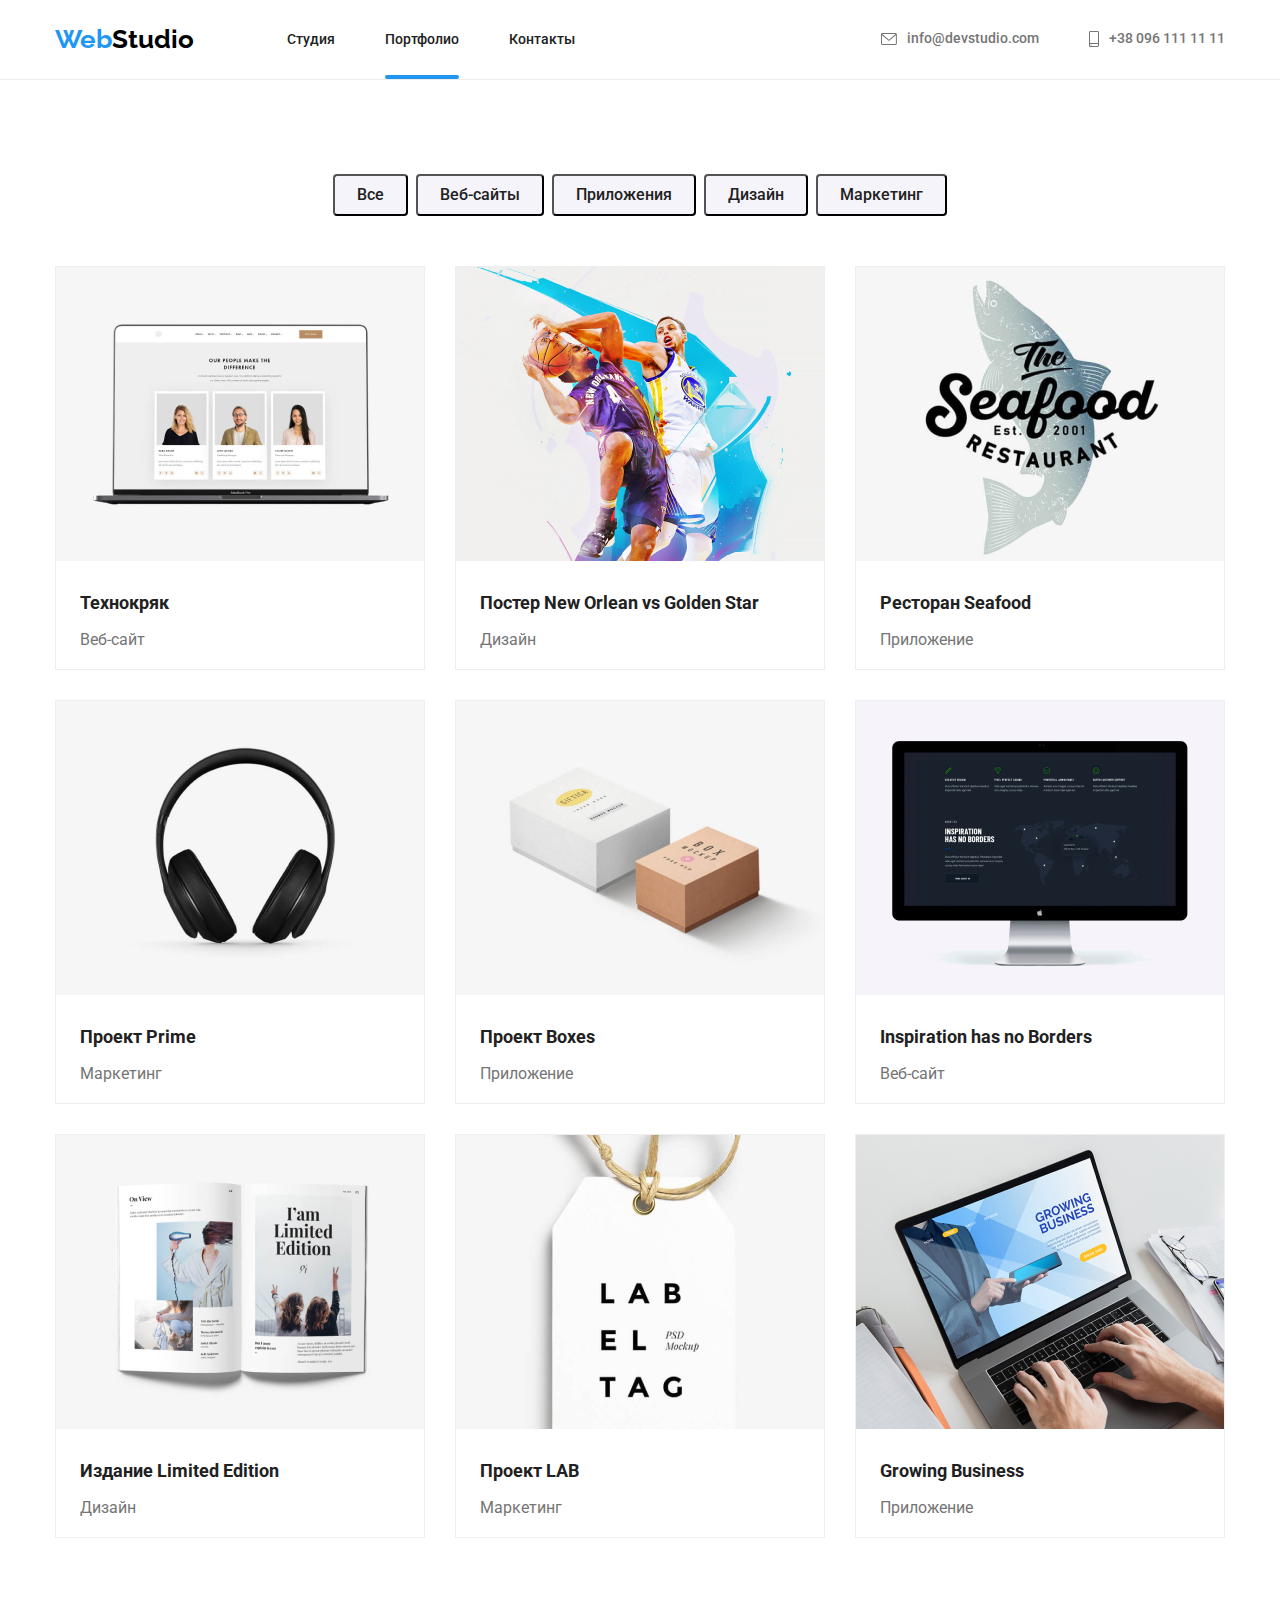
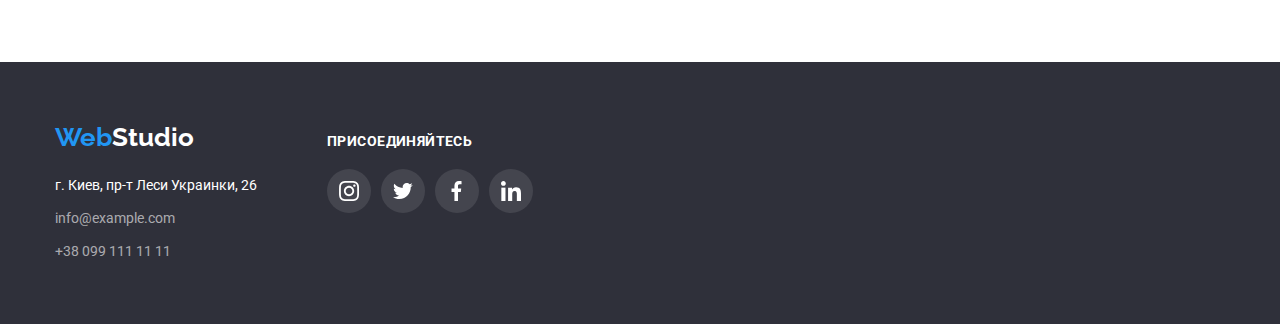
==== portfolio.html @ a70786e5 "копия 5 ДЗ" ====
<!DOCTYPE html>
<html lang="en">
<head>
<meta charset="UTF-8">
<meta http-equiv="X-UA-Compatible" content="IE=edge">
<meta name="viewport" content="width=device-width, initial-scale=1.0">
<title>Document</title>
<link rel="preconnect" href="https://fonts.googleapis.com">
<link rel="preconnect" href="https://fonts.gstatic.com" crossorigin>
<link href="https://fonts.googleapis.com/css2?family=Raleway:wght@700&family=Roboto:wght@400;500;700;900&display=swap"
    rel="stylesheet">
<link rel="stylesheet" href="./css/modern-normalize.css">
<link rel="stylesheet" href="css/styles.css">
</head>
<body>
    <header class="header">
        <div class="container">
            <nav class="header-nav">
                <a href="./index.html" class="logo">Web<span class="black">Studio</span></a>
                <ul class="site-nav">
                    <li class="items"><a href="./index.html" class="link">Студия</a></li>
                    <li class="items"><a href="./portfolio.html" class="link current">Портфолио</a></li>
                    <li class="items"><a href="" class="link">Контакты</a></li>
                </ul>
                <ul class="site-contacts">
                    <li class="items">
                        <a href="mailto:info@devstudio.com" class="site-contacts-link">
                            <svg class="header-icons" width="16px" height="12px">
                                <use href="images/icons.svg#icon-envelope"></use>
                            </svg>
                            info@devstudio.com</a>
                    </li>
                    <li class="items">
                        <a href="tel:+380961111111" class="site-contacts-link"">
                    <svg class=" header-icons" width="10px" height="16px">
                            <use href="images/icons.svg#icon-smartphone"></use>
                            </svg>
                            +38 096 111 11 11
                        </a>
                    </li>
                </ul>
        </div>
    </header>
    <main>
    <section class="section-portfolio"> 
        <div class="container">   
        <h1 class="dell">Портфолио</h1>
        <ul class="buttons-line">
            <li class="list"><button type="button" class="buttons">Все</button></li>
            <li class="list"><button type="button" class="buttons">Веб-сайты</button></li>
            <li class="list"><button type="button" class="buttons">Приложения</button></li>
            <li class="list"><button type="button" class="buttons">Дизайн</button></li>
            <li class="list"><button type="button" class="buttons">Маркетинг</button></li>
        </ul>
        <ul class="content-line">
            <li class="list">
                <div class="images-text-wrap"><img src="images/tehnokryak.jpg" alt="ноутбук-с-портфолио" width="370">
                    <p class="images-text">Технокряк это современная площадка распространения коронавируса. Компании используют эту платформу для цифрового
                    шпионажа и атак на защищённые сервера конкурентов.
                </p>
                </div>
                <div class="portfolio-list">
                    <h3>Технокряк</h3>
                <p>Веб-сайт</p>
                </div>
            </li>
            <li class="list">
                <div class="images-text-wrap"> 
                <img src="images/poster.jpg" alt="баскетболисты" width="370">
                <p class="images-text">Технокряк это современная площадка распространения коронавируса. Компании используют эту платформу для цифрового
                шпионажа и атак на защищённые сервера конкурентов.
                </p>
                </div>
                <div class="portfolio-list">
                <h3>Постер New Orlean vs Golden Star</h3>
                <p>Дизайн</p>
                </div>
            </li>
            <li class="list">
                <div class="images-text-wrap">
                <img src="images/seafood.jpg" alt="название-ресторана" width="370">
                <p class="images-text">Технокряк это современная площадка распространения коронавируса. Компании используют эту платформу для цифрового
                шпионажа и атак на защищённые сервера конкурентов.
                </p>
                </div>
                <div class="portfolio-list">
                <h3>Ресторан Seafood</h3>
                <p>Приложение</p>
                </div>
            </li>
            <li class="list">
                    <div class="images-text-wrap">
                <img src="images/prime.jpg" alt="наушники" width="370">
                <p class="images-text">Технокряк это современная площадка распространения коронавируса. Компании используют эту платформу для цифрового
                шпионажа и атак на защищённые сервера конкурентов.
                </p>
                </div>
                <div class="portfolio-list">
                <h3>Проект Prime</h3>
                <p>Маркетинг</p>
                </div>
            </li>
            <li class="list">
                <div class="images-text-wrap">
                <img src="images/boxes.jpg" alt="коробки" width="370">
                <p class="images-text">Технокряк это современная площадка распространения коронавируса. Компании используют эту платформу для цифрового
                шпионажа и атак на защищённые сервера конкурентов.
                </p>
                </div>
                <div class="portfolio-list">
                <h3>Проект Boxes</h3>
                <p>Приложение</p>
                </div>
            </li>
            <li class="list">
                <div class="images-text-wrap">  
                <img src="images/inspirations.jpg" alt="аймак" width="370" height="294">
                <p class="images-text">Технокряк это современная площадка распространения коронавируса. Компании используют эту платформу для цифрового
                шпионажа и атак на защищённые сервера конкурентов.
                </p>
                </div>
                <div class="portfolio-list">
                <h3>Inspiration has no Borders</h3>
                <p>Веб-сайт</p>
                </div>
            </li>
            <li class="list">
                <div class="images-text-wrap">
                 <img src="images/limitededition.jpg" alt="книга" width="370">
                 <p class="images-text">Технокряк это современная площадка распространения коронавируса. Компании используют эту платформу для цифрового
                шпионажа и атак на защищённые сервера конкурентов.
                </p>
                </div>
                <div class="portfolio-list">
                <h3>Издание Limited Edition</h3>
                <p>Дизайн</p>
                </div>
            </li>
            <li class="list">
                <div class="images-text-wrap">
                <img src="images/lab.jpg" alt="бирка" width="370">
                <p class="images-text">Технокряк это современная площадка распространения коронавируса. Компании используют эту платформу для цифрового
                шпионажа и атак на защищённые сервера конкурентов.
                </p>
                </div>
                <div class="portfolio-list">
                <h3>Проект LAB</h3>
                <p>Маркетинг</p>
                </div>
            </li>
            <li class="list">
                <div class="images-text-wrap">
                <img src="images/growingbusines.jpg" alt="приложение-для-бизнеса" width="370">
                <p class="images-text">Технокряк это современная площадка распространения коронавируса. Компании используют эту платформу для цифрового
                шпионажа и атак на защищённые сервера конкурентов.
                </p>
            </div>
                   <div class="portfolio-list">
                <h3>Growing Business</h3>
                <p>Приложение</p>
                </div>
               
            </li>
        </ul>
        </div>
    </section>
    </main>
    <footer class="footer-section">
        <div class="container">
            <ul class="footer-nav">
                <li>
                    <a href="./index.html" class="logo">Web<span class="white">Studio</span></a>
                    <p>г. Киев, пр-т Леси Украинки, 26</p>
                    <ul>
                        <li class="link"><a href="mailto:info@example.com" class="collor">info@example.com</a></li>
                        <li class="link"><a href="tel:+380991111111" class="collor">+38 099 111 11 11</a></li>
                    </ul>
                </li>
                <li class="conecting-list">
                    <h3>ПРИСОЕДИНЯЙТЕСЬ</h3>
                    <ul class="footer-logo-list">
                        <li class="footer-logo-item">
                            <a href="" class="footer-logo-link">
                                <svg class="footer-logo-icon" width="20px" height="20px">
                                    <use href="images/icons.svg#icon-instagram"></use>
                                </svg>
                            </a>
                        </li>
                        <li class="footer-logo-item">
                            <a href="" class="footer-logo-link">
                                <svg class="footer-logo-icon" width="20px" height="20px">
                                    <use href="images/icons.svg#icon-twitter"></use>
                                </svg>
                            </a>
                        </li>
                        <li class="footer-logo-item">
                            <a href="" class="footer-logo-link">
                                <svg class="footer-logo-icon" width="20px" height="20px">
                                    <use href="images/icons.svg#icon-facebook"></use>
                                </svg>
                            </a>
                        </li>
                        <li class="footer-logo-item">
                            <a href="" class="footer-logo-link">
                                <svg class="footer-logo-icon" width="20px" height="20px">
                                    <use href="images/icons.svg#icon-linkedin"></use>
                                </svg>
                            </a>
                        </li>
                    </ul>
                </li>
            </ul>
        </div>
    </footer>
</body>
</html>
---- css/styles.css ----
:root {
  --primary-text-collor: #757575;
  --title-text-collor: #212121;
  --accent-collor: #2196f3;
  --white-collor: #ffffff;
}

/* основной цвет текста #757575 */
/* вторичный цвет текста #212121 */
/* текст с прозрачностью rgba(255, 255, 255, 0.6)*/
/* белый #FFFFFF */
/* акцент #2196F3 */

h1,
h2,
h3,
h4,
h5,
h6,
p {
  margin: 0;
}
ul {
  margin: 0;
  padding: 0;
}
li {
  list-style-type: none;
}
a {
  text-decoration: none;
}

body {
  background-color: var(--white-collor);
  color: var(--primary-text-collor);
  font-family: roboto, sans-serif;
}
/* logo */
.header {
  padding-top: 24px;
  padding-bottom: 24px;
  border-bottom: 1px solid #ececec;
}
.header-nav {
  display: flex;
  align-items: center;
}

.site-contacts .items {
  margin-right: 50px;
}
.site-contacts .items:last-child {
  margin-right: 0;
}
.site-nav .items {
  margin-right: 50px;
}
.site-nav .items:last-child {
  margin-right: 0;
}
.site-nav {
  margin-left: 93px;
}

.logo {
  font-family: raleway;
  font-weight: bold;
  font-size: 26px;
  line-height: 1.19;
  color: #2196f3;
}
.logo .black {
  color: #000000;
}
/* site-nav */
.site-nav {
  display: flex;
  align-items: center;
}

.site-nav .link{
   color: var(--title-text-collor);
   position: relative;
   transition: color 250ms linear;
}
.current::after {
  content: '';
  width: 100%;
  height: 4px;
  background-color: #2196f3;
  border-radius: 4px;
  position: absolute;
  bottom: -32px;
  left: 0;
}
.site-nav a {
  color: var(--title-text-collor);
  font-weight: 500;
  font-size: 14px;
  line-height: 1.14;
}
.site-nav .link:hover,
.site-nav .link:focus {
  color: #2196f3;
}
/* site-contacts */
.site-contacts {
  display: flex;
  margin-left: auto;
}
.site-contacts-link {
  color: var(--primary-text-collor);
  font-weight: 500;
  font-size: 14px;
  line-height: 1.14;
  display: flex;
  justify-content: center;
  align-items: center;
    transition: color 250ms linear;
}
.header-icons {
  margin-right: 10px;
  fill: var(--primary-text-collor);
}

.site-contacts-link:focus,
.site-contacts-link:hover {
  color: #2196f3;
}
.site-contacts-link:focus .header-icons,
.site-contacts-link:hover .header-icons {
  fill:#2196f3 ;
}
  /*footer-section */
.footer-section {
  font-size: 14px;
  line-height: 1.71;
  color: var(--white-collor);
  background-color: #2f303a;
  padding-top: 60px;
  padding-bottom: 60px;
}
.logo .white {
  color: var(--white-collor);
}
.footer-section p {
  margin-top: 20px;
}
.footer-section .link {
  margin-top: 9px;
  transition: color 250ms linear, background-color 250ms linear;
}
.footer-section .collor {
  color: rgba(255, 255, 255, 0.6);
}
.footer-section .link:hover,
.footer-section .link:focus {
  color: #2196f3;
}
.footer-logo-list {
    display: flex;
    justify-content: center;
  }
  .footer-logo-item:not(:last-child) {
    margin-right: 10px;
  }
  .footer-logo-item {
    display: flex;
    align-items: center;
    justify-content: center;
    width: 44px;
    height: 44px;
  }

  .footer-logo-link {
    width: 100%;
    height: 100%;
    border-radius: 50%;
    display: flex;
    align-items: center;
    justify-content: center;
    background-color: rgba(255, 255, 255, 0.1);
    transition: background-color 250ms linear, fill 250ms linear ;
  }
  .footer-logo-icon{
    fill:  rgba(255, 255, 255, 1);
    transition: background-color 2500ms linear;
  }
  .footer-logo-link:hover,  
  .footer-logo-link:focus {
    background-color: #2196f3;
  }
  .footer-logo-link:hover .footer-logo-icon,
  .footer-logo-link:focus .footer-logo-icon {
    fill:  rgba(255, 255, 255, 1);
    background-color:#2196f3;
  }
  .footer-nav{
    display: flex;
    align-items: baseline;
  }
  .conecting-list{
    margin-left: 70px;
  }
  .conecting-list h3{
  font-family: Roboto;
  font-size: 14px;
  font-style: normal;
  font-weight: 700;
  line-height: 16px;
  letter-spacing: 0.03em;
  text-align: left;
  margin-bottom: 20px;

  }
  /* hero */
  .hero {
    background-color: #2f303a;
    background-image: linear-gradient(
        rgba(47, 48, 58, 0.4),
        rgba(47, 48, 58, 0.4)
      ),
      url(../images/hero.jpg);
    background-repeat: no-repeat;
    background-position: center;
    text-align: center;
    padding-top: 200px;
    padding-bottom: 200px;
    max-width: 1600px;
    min-width: 1600px;
    margin: 0 auto;
  }

  .hero h1 {
    font-weight: 900;
    font-size: 44px;
    line-height: 1.36;
    color: var(--white-collor);
    text-transform: uppercase;
    margin-bottom: 30px;
  }
  .hero .buttons {
    font-family: roboto, sans-serif;
    font-weight: bold;
    font-size: 16px;
    line-height: 1.87;
    width: 200px;
    height: 50px;
    border-radius: 4px;
    color: var(--white-collor);
    background: #2196f3;
  }
  /* section-line */
  .line {
    display: flex;
  }
  .line .list:not(:last-child) {
    margin-right: 30px;
  }
  /* section-advantage */
  .section-advantage {
    padding-top: 94px;
    padding-bottom: 94px;
  }
  .advantage-logo-lits {
    display: flex;
  }
  .advantage-logo-item {
    display: flex;
    align-items: center;
    justify-content: center;
    width: 270px;
    height: 120px;
    background-color: #f5f4fa;
    margin-bottom: 30px;
    border-radius: 4px;
  }
  .advantage-logo-item:not(:last-child) {
    margin-right: 30px;
  }

  .advantage-logo-icon {
    width: 100%;
    height: 100%;
  }
  .advantage {
    display: flex;
  }
  .advantage .list {
    width: 270px;
  }
  .advantage .list:not(:last-child) {
    margin-right: 30px;
  }
  /* .section-line */
  .section-line {
    padding-bottom: 94px;
  }
  .section-line .line {
    justify-content: center;
  }

  .section-line h2 {
    text-align: center;
    color: #212121;
    margin-bottom: 50px;
    font-size: 36px;
    line-height: 42px;
  }
  .section-line .list:not(:last-child) {
    margin-right: 30px;
  }
  /* .images-text-wrap{
  position: relative;
  overflow: hidden;
}
  .images-text{
  position: absolute;
  left: 0;
  top: 0;
  font-style: 18px;
  line-height: 1.5;
  padding: 63px 24px;
  color: #ffffff;
  background-color: rgba(33, 150, 243, 0.9);
  height: 100%;
  transform: translateY(100%);
  transition: transform 250ms;
} */
  .section-line .list{
    position: relative;
    display: flex;
  }
  .section-line-text{
    width: 370px;
    height: 70px;
    padding-top: 27px;
    color: #FFFFFF;
    left: 0;
    bottom: 0;
    position: absolute;
    font-family: Roboto;
    font-size: 14px;
    font-style: normal;
    font-weight: 700;
    line-height: 1.17;
    text-align: center;
    background-color: rgba(47, 48, 58, 0.8);
; 
  }
  .section-advantage .meaning {
    font-weight: bold;
    font-size: 14px;
    line-height: 1.14;
    letter-spacing: 0.03em;
    text-transform: uppercase;
    color: var(--title-text-collor);
    margin-bottom: 10px;
  }
  .section-advantage .example {
    font-size: 14px;
    line-height: 1.71;
    letter-spacing: 0.03em;
  }
  /* section-line */
  .section-advantage h2 {
    font-size: 36px;
    line-height: 1.16;
    text-align: center;
    letter-spacing: 0.03em;
    color: var(--title-text-collor);
    margin-bottom: 50px;
  }
  .section-employee {
    background-color: #f5f4fa;
    padding-top: 94px;
    padding-bottom: 94px;
  }
  /*section-employee  */
  .section-employee .line {
    display: flex;
    box-sizing: border-box;
  }
  .section-employee h2 {
    font-size: 36px;
    line-height: 1.16;
    text-align: center;
    letter-spacing: 0.03em;
    color: var(--title-text-collor);
    margin-bottom: 50px;
  }
  .section-employee .name {
    font-weight: 500;
    font-size: 16px;
    line-height: 1.18;
    margin-bottom: 10px;
    color: var(--title-text-collor);
  }
  .employee {
    padding-top: 30px;
    padding-bottom: 30px;
  }
  .section-employee .department {
    font-size: 16px;
    line-height: 1.18;
    margin-bottom: 16px;
  }
  .section-employee .list {
    text-align: center;
    background-color: #ffffff; 
    
  }
  .section-employee .list{
    border-radius: 3px;
    offset: 0px, 1px;
    box-shadow: 0px 2px 1px 0px rgba(0, 0, 0, 0.2), 0px 1px 1px 0px rgba(0, 0, 0, 0.14),0px 1px 3px 0px rgba(0, 0, 0, 0.12);

  }

  .employee-logo-list {
    display: flex;
    justify-content: center;
  }
  .employee-logo-item:not(:last-child) {
    margin-right: 10px;
  }
  .employee-logo-item {
    display: flex;
    align-items: center;
    justify-content: center;
    width: 44px;
    height: 44px;
  }

  .employee-logo-link {
    width: 100%;
    height: 100%;
    border-radius: 50%;
    display: flex;
    align-items: center;
    justify-content: center;
    transition: background-color 250ms linear, fill 250ms linear ;
  }
  .employee-logo-icon{
    fill:  rgba(175, 177, 184, 1);

;
  }
  .employee-logo-link:hover,
  .employee-logo-link:focus {
    background-color: #2196f3;
  }
  .employee-logo-link:hover .employee-logo-icon,
  .employee-logo-link:focus .employee-logo-icon {
    fill: #ffffff;
}

/* portfolio buttons  */
.section-portfolio {
  padding-top: 94px;
  padding-bottom: 94px;
}

.buttons-line {
  display: flex;
  justify-content: center;
  margin-bottom: 50px;
}
.section-portfolio {
  padding-top: 94px;
  padding-bottom: 94px;
}
.buttons-line :not(:last-child) {
  margin-right: 8px;
}
.section-portfolio .buttons {
  font-family: roboto, sans-serif;
  background-color: rgba(245, 244, 250, 1);
  border-radius: 4px;
  color: var(--title-text-collor);
  font-weight: 500;
  font-size: 16px;
  line-height: 1.63;
  padding: 6px 22px;
  transition: background-color 250ms linear, color 250ms linear ;
}

.section-portfolio .buttons:hover,
.section-portfolio .buttons:focus {
  background-color: #2196f3;
  color: var(--white-collor);
}
.content-line {
  display: flex;
  flex-wrap: wrap;
  
}
.portfolio-list {
  padding-top: 20px;
  padding-bottom: 20px;
  padding-right: 24px;
  padding-left: 24px;
}
.content-line .list {
  width: 370px;
  max-height: 404px;
  margin-right: 30px;
  margin-top: 0;
  margin-bottom: 30px;
  border: 1px solid rgba(238, 238, 238, 1);
  offset: 0px, 1px;
  transition: background-color 250ms linear, color 250ms linear, box-shadow 250ms linear;
  position: relative;
}
.content-line .list:focus,
.content-line .list:hover{
  box-shadow: 1px 4px 6px 0px rgba(0, 0, 0, 0.16), 0px 4px 4px 0px rgba(0, 0, 0, 0.06), 0px 1px 1px 0px rgba(0, 0, 0, 0.12);
}

.content-line .list:nth-child(3n + 3) {
  margin-right: 0;
}
.content-line .list:nth-child(7n + 1) {
  margin-bottom: 0;
}


.section-portfolio h3 {
  font-size: 18px;
  line-height: 2;
  color: var(--title-text-collor);
  margin-bottom: 4px;
}
.section-portfolio p {
  font-size: 16px;
  line-height: 1.87;}

.content-line .list:hover .images-text{
  transform: translateY(0);
}
.images-text-wrap{
  position: relative;
  overflow: hidden;
}
  .images-text{
  position: absolute;
  left: 0;
  top: 0;
  font-size: 18px;
  line-height: 1.5;
  padding: 63px 24px;
  color: #ffffff;
  background-color: rgba(33, 150, 243, 0.9);
  height: 100%;
  transform: translateY(100%);
  transition: transform 250ms;
}

.company-logo-lits {
    display: flex}

.company-name{
  margin-bottom: 50px;
font-family: Roboto;
font-size: 36px;
font-style: normal;
font-weight: 700;
line-height: 42px;
letter-spacing: 0.03em;
text-align: center;
color: rgba(33, 33, 33, 1);
}

.company {
    padding-top: 94px;
    padding-bottom: 94px;
  }
  .company-logo-list {
    display: flex;
  }
  .company-logo-link{
       display: flex;
    align-items: center;
    justify-content: center;
    width: 170px;
    height: 92px;
    background-color: #ffffff;
    margin-bottom: 30px;
    border-radius: 4px;
    border: 1px
    border-color: rgba(175, 177, 184, 1);
    border: 1px solid #AFB1B8;
    box-sizing: border-box;
    border-radius: 4px;
    margin-bottom: 0;
   }
  .company-logo-item {
    display: flex;
    align-items: center;
    justify-content: center;
  }
  .company-logo-item:not(:last-child) {
    margin-right: 30px;
  }
  .company-logo-icon {
    fill: rgba(175, 177, 184, 1);
    transition: background-color 250ms linear, fill 250ms linear;
  }
  .company-logo-link:hover,
  .company-logo-link:focus {
    border-color: #2196f3;
  }
  .company-logo-link:hover .company-logo-icon,
  .company-logo-link:focus .company-logo-icon {
    fill: rgba(33, 150, 243, 1);
;}

  
.dell {
  display: none;
  font-size: 0;
}


.container {
  width: 1200px;
  padding-right: 15px;
  padding-left: 15px;
  margin: 0 auto;
}
.backdrop{
  width: 100vw;
  height: 100vh;
  background: rgba(0, 0, 0, 0.2);
  position: fixed;
  top: 0;
  left: 0;
  transition: opacity 300ms, visibility 300ms;
}
.backdrop.is-hidden .modal {
 
  transform: scale(1.5) rotateY(270deg) translate(100px, 100px);

 transition: transform 600ms;}
.modal{
  width: 528px;
  min-height: 581px;
  background-color: #ffffff;
  border-radius: 4px;
  position: absolute;
  top: 50%;
  left: 50%;
  transition: transform 500ms;
  transform: scale(1) rotate(0) translate(-50%, -50%);
  
}
.modal-close{
  position: absolute;
  top: 8px;
  right: 8px;
  width: 30px;
  height: 30px;
  background-color: transparent;
  border-radius: 50%;
  border: 1px solid rgba(0, 0, 0, 0.1);
  display: flex;
  align-items: center;
  justify-content: center;
}
.is-hidden{
  visibility: hidden;
  opacity: 0;
  pointer-events: none;
}
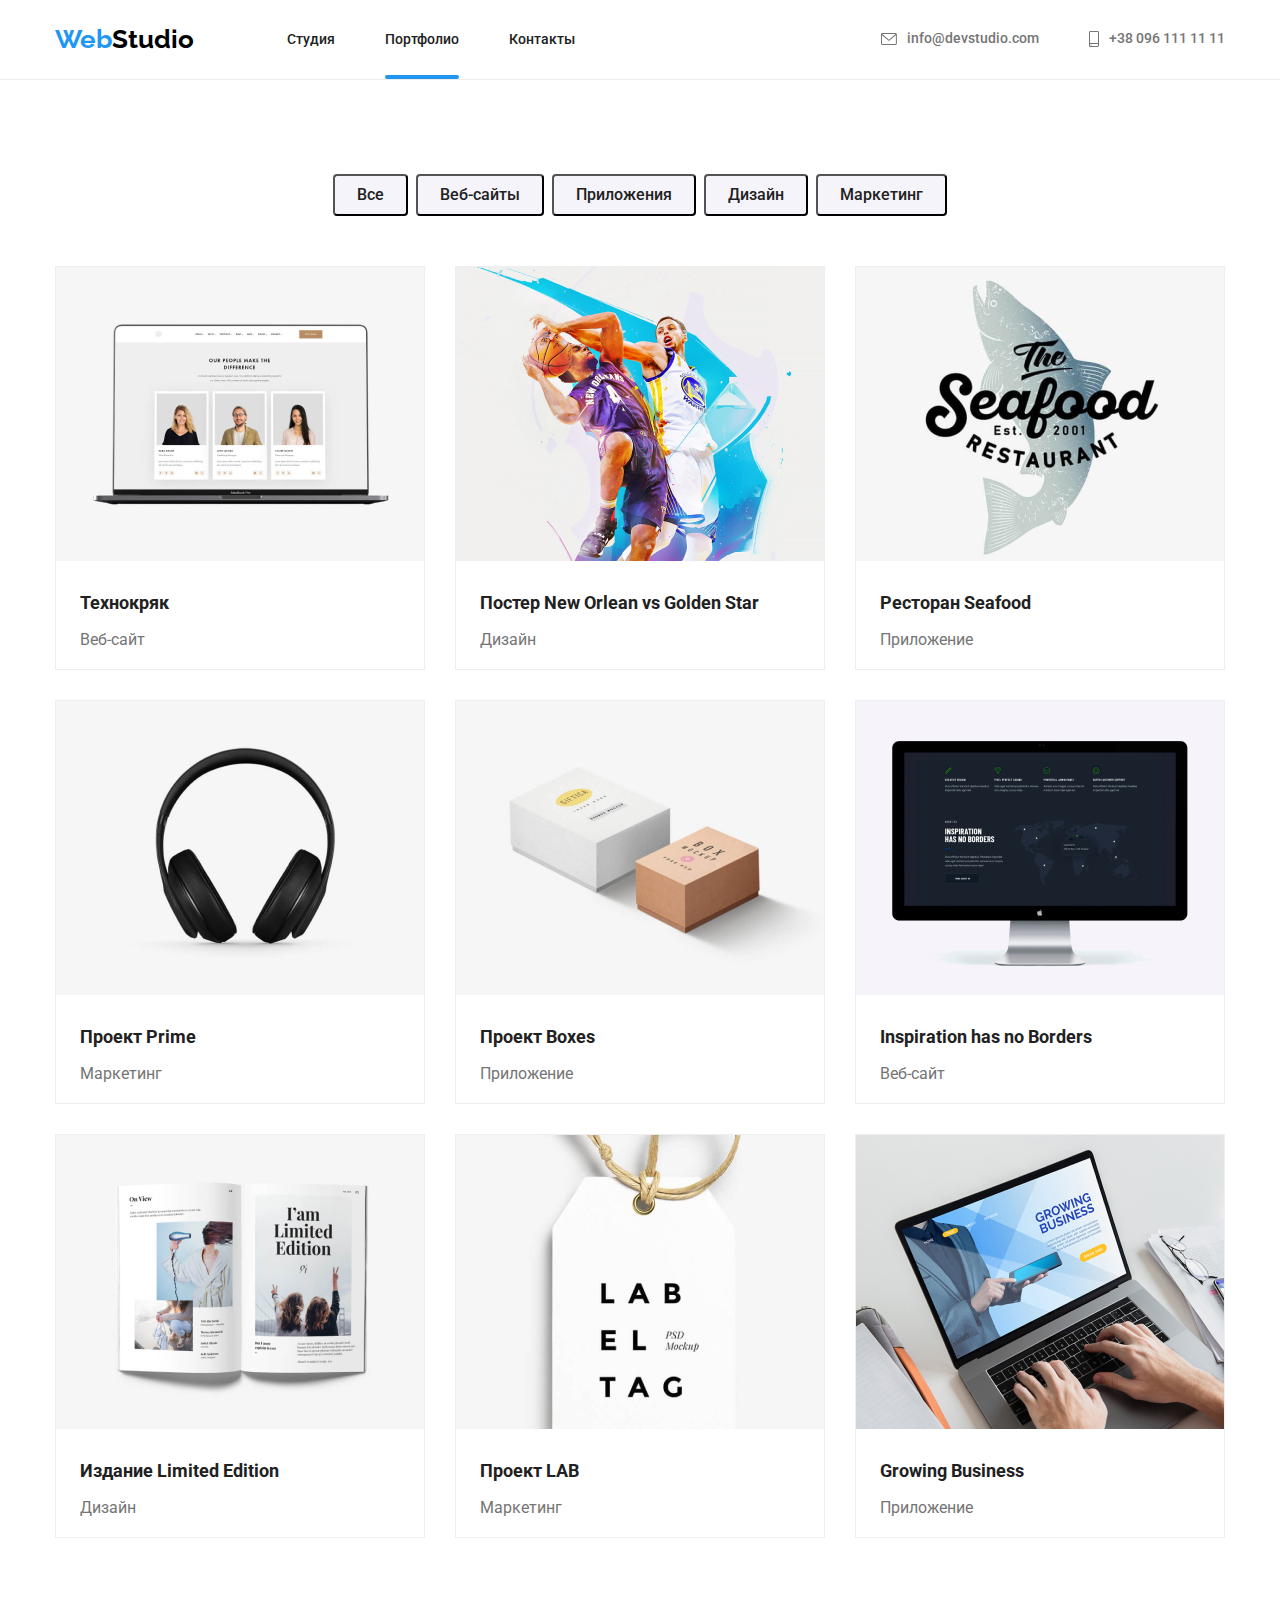
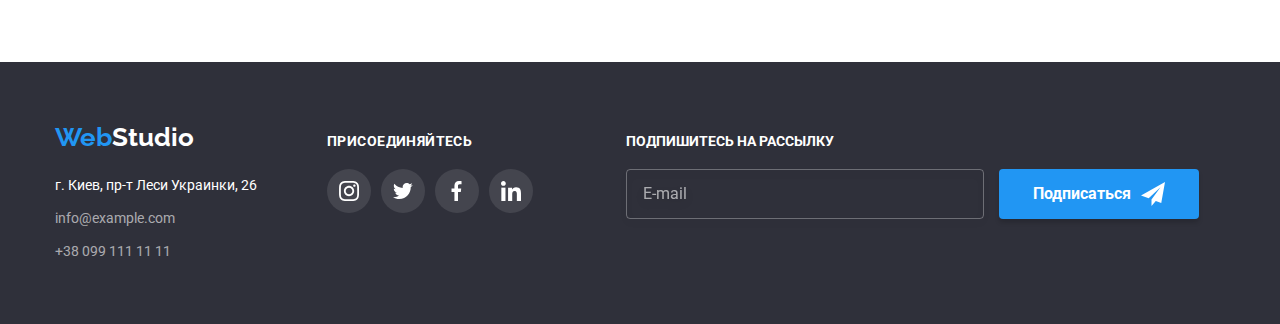
==== commit 3efe4a68: "конечный результат" ====
--- a/portfolio.html
+++ b/portfolio.html
@@ -165,52 +165,62 @@
         </div>
     </section>
     </main>
-    <footer class="footer-section">
-        <div class="container">
-            <ul class="footer-nav">
-                <li>
-                    <a href="./index.html" class="logo">Web<span class="white">Studio</span></a>
-                    <p>г. Киев, пр-т Леси Украинки, 26</p>
-                    <ul>
-                        <li class="link"><a href="mailto:info@example.com" class="collor">info@example.com</a></li>
-                        <li class="link"><a href="tel:+380991111111" class="collor">+38 099 111 11 11</a></li>
-                    </ul>
-                </li>
-                <li class="conecting-list">
-                    <h3>ПРИСОЕДИНЯЙТЕСЬ</h3>
-                    <ul class="footer-logo-list">
-                        <li class="footer-logo-item">
-                            <a href="" class="footer-logo-link">
-                                <svg class="footer-logo-icon" width="20px" height="20px">
-                                    <use href="images/icons.svg#icon-instagram"></use>
-                                </svg>
-                            </a>
-                        </li>
-                        <li class="footer-logo-item">
-                            <a href="" class="footer-logo-link">
-                                <svg class="footer-logo-icon" width="20px" height="20px">
-                                    <use href="images/icons.svg#icon-twitter"></use>
-                                </svg>
-                            </a>
-                        </li>
-                        <li class="footer-logo-item">
-                            <a href="" class="footer-logo-link">
-                                <svg class="footer-logo-icon" width="20px" height="20px">
-                                    <use href="images/icons.svg#icon-facebook"></use>
-                                </svg>
-                            </a>
-                        </li>
-                        <li class="footer-logo-item">
-                            <a href="" class="footer-logo-link">
-                                <svg class="footer-logo-icon" width="20px" height="20px">
-                                    <use href="images/icons.svg#icon-linkedin"></use>
-                                </svg>
-                            </a>
-                        </li>
-                    </ul>
-                </li>
-            </ul>
-        </div>
-    </footer>
+        <footer class="footer-section">
+            <div class="container">
+                <ul class="footer-nav">
+                    <li>
+                        <a href="./index.html" class="logo">Web<span class="white">Studio</span></a>
+                        <p>г. Киев, пр-т Леси Украинки, 26</p>
+                        <ul>
+                            <li class="link"><a href="mailto:info@example.com" class="collor">info@example.com</a></li>
+                            <li class="link"><a href="tel:+380991111111" class="collor">+38 099 111 11 11</a></li>
+                        </ul>
+                    </li>
+                    <li class="conecting-list">
+                        <h3>ПРИСОЕДИНЯЙТЕСЬ</h3>
+                        <ul class="footer-logo-list">
+                            <li class="footer-logo-item">
+                                <a href="" class="footer-logo-link">
+                                    <svg class="footer-logo-icon" width="20px" height="20px">
+                                        <use href="images/icons.svg#icon-instagram"></use>
+                                    </svg>
+                                </a>
+                            </li>
+                            <li class="footer-logo-item">
+                                <a href="" class="footer-logo-link">
+                                    <svg class="footer-logo-icon" width="20px" height="20px">
+                                        <use href="images/icons.svg#icon-twitter"></use>
+                                    </svg>
+                                </a>
+                            </li>
+                            <li class="footer-logo-item">
+                                <a href="" class="footer-logo-link">
+                                    <svg class="footer-logo-icon" width="20px" height="20px">
+                                        <use href="images/icons.svg#icon-facebook"></use>
+                                    </svg>
+                                </a>
+                            </li>
+                            <li class="footer-logo-item">
+                                <a href="" class="footer-logo-link">
+                                    <svg class="footer-logo-icon" width="20px" height="20px">
+                                        <use href="images/icons.svg#icon-linkedin"></use>
+                                    </svg>
+                                </a>
+                            </li>
+                        </ul>
+                    </li>
+                    <li class="online-form-list">
+                        <h3 class="online-form">ПОДПИШИТЕСЬ НА РАССЫЛКУ</h3>
+                        <form action="#">
+                            <input type="mail" name="online-mail" class="online-input" placeholder="E-mail">
+                            <button type="submit" class="btn online-btn">Подписаться <svg class="button-online" width="24px"
+                                    height="24px">
+                                    <use href="images/icons.svg#icon-icon-send"></use>
+                                </svg></button>
+                        </form>
+                    </li>
+                </ul>
+            </div>
+        </footer>
 </body>
 </html>--- a/css/styles.css
+++ b/css/styles.css
@@ -672,4 +672,182 @@
   visibility: hidden;
   opacity: 0;
   pointer-events: none;
-} +} 
+.modal{
+  padding: 40px;
+}
+.submit{
+ 
+}
+.sub-box{
+  font-size: 14px;
+line-height: 24px;
+ border: none;
+}
+.modal-title{
+  font-size: 20px;
+  font-weight: 700;
+  line-height: 1.17;
+  color: rgba(33, 33, 33, 1);
+  text-align: center;
+  margin-bottom: 30px;
+}
+.modal-for-field{
+  margin-bottom: 10px;
+}
+.modal-input-wrap{
+  position: relative;
+}
+.input-icon{
+ position: absolute;
+ top: 50%;
+ transform: translateY(-50%);
+ left: 15px;
+ transition: fill 250ms cubic-bezier(0.4, 0, 0.2, 1);
+}
+.modal-input{
+  width: 100%;
+  height: 40px;
+  border: 1px solid rgba(33, 33, 33, 0.2);
+  border-radius: 4px;
+  outline: none;
+  padding-right: 10px;
+  padding-left: 42px;
+  background-color: transparent;
+  transition: border-color 250ms cubic-bezier(0.4, 0, 0.2, 1) ;
+}
+.modal-input:focus + .input-icon{
+  fill: rgba(33, 150, 243, 1);
+}
+.modal-input:focus{
+  border-color: rgba(33, 150, 243, 1);
+}
+.modal-form-text{
+  font-size: 12px;
+  line-height: 1.17;
+  display: block;
+  color: rgba(117, 117, 117, 1);
+  margin-bottom: 4px;
+}
+.modal-text{
+  width: 100%;
+  border: 1px solid rgba(33, 33, 33, 0.2);
+  box-sizing: border-box;
+  border-radius: 4px;
+  outline: none;
+  height: 120px;
+  padding: 10px;
+  resize: none;
+}
+.modal-text::placeholder{
+  font-size: 12px;
+  line-height: 1.17;
+  color: rgba(117, 117, 117, 0.5);
+;
+}
+.online-input{
+  width: 358px;
+  height: 50px;
+  padding-left: 16px;
+  background-color: transparent;
+  border: 1px solid rgba(255, 255, 255, 0.3);
+  box-sizing: border-box;
+  filter: drop-shadow(0px 4px 4px rgba(0, 0, 0, 0.15));
+  border-radius: 4px;
+  color: rgba(255, 255, 255, 0.6);
+
+}
+.online-input::placeholder{
+  color: rgba(255, 255, 255, 0.6);
+  font-size: 16px;
+  line-height: 20px;  
+}
+
+.online-form{
+  margin-bottom: 20px;
+  font-size: 14px;
+  line-height: 16px;
+}
+.online-form-list{
+  margin-left: 93px;
+}
+
+.btn.online-btn{
+  background: #2196F3;
+  box-shadow: 0px 4px 4px rgba(0, 0, 0, 0.15);
+  border-radius: 4px;
+  width: 200px;
+  height: 50px;
+  margin-left: 12px;
+  border: none;
+  font-size: 16px;
+  line-height: 30px;
+  color: rgba(255, 255, 255, 1);
+  font-weight: bold; 
+  display: inline-flex;
+  justify-content: center;
+  align-items: center;
+}
+.button-online{
+  margin-left: 10px;
+
+}
+.sub-box{
+  margin-bottom: 30px;
+}
+.modal-check-text{
+  font-size: 14px;
+line-height: 1.7;
+color: #757575;
+letter-spacing: 0.03em;
+display: flex;
+ align-items: center;
+}
+.modal-check{
+display: flex;
+ align-items: center;
+ justify-content: center;
+}
+.modal-check-text span{
+  width: 16px;
+  height: 15px;
+  border: 2px solid #000000;
+  margin-right: 5px;
+  border-radius: 2px;
+  display: flex;
+  align-items: center;
+  justify-content: center;
+}
+.icon-check{
+  fill: #FFFFFF;
+}
+.modal-check:checked + .modal-check-text span{
+  border: none;
+  background-color: rgba(33, 150, 243, 1);
+;
+
+}
+.checkbox-link{
+  color: #2196F3 ;
+  text-decoration: underline;
+  margin-left: 3px;
+}
+.modal-submit-button{
+  height: 50px;
+  width: 200px;
+  border: none;
+  border-radius: 4px;
+  box-shadow: 0px 1px 3px rgba(0, 0, 0, 0.12), 0px 1px 1px rgba(0, 0, 0, 0.14), 0px 2px 1px rgba(0, 0, 0, 0.2);
+background: #188CE8;
+box-shadow: 0px 4px 4px rgba(0, 0, 0, 0.15);
+color: #FFFFFF;
+font-weight: bold;
+font-size: 16px;
+line-height: 1.9;
+display: block;
+    margin-left: auto;
+    margin-right: auto
+}
+.visually-hidden{
+  visibility: hidden;
+}